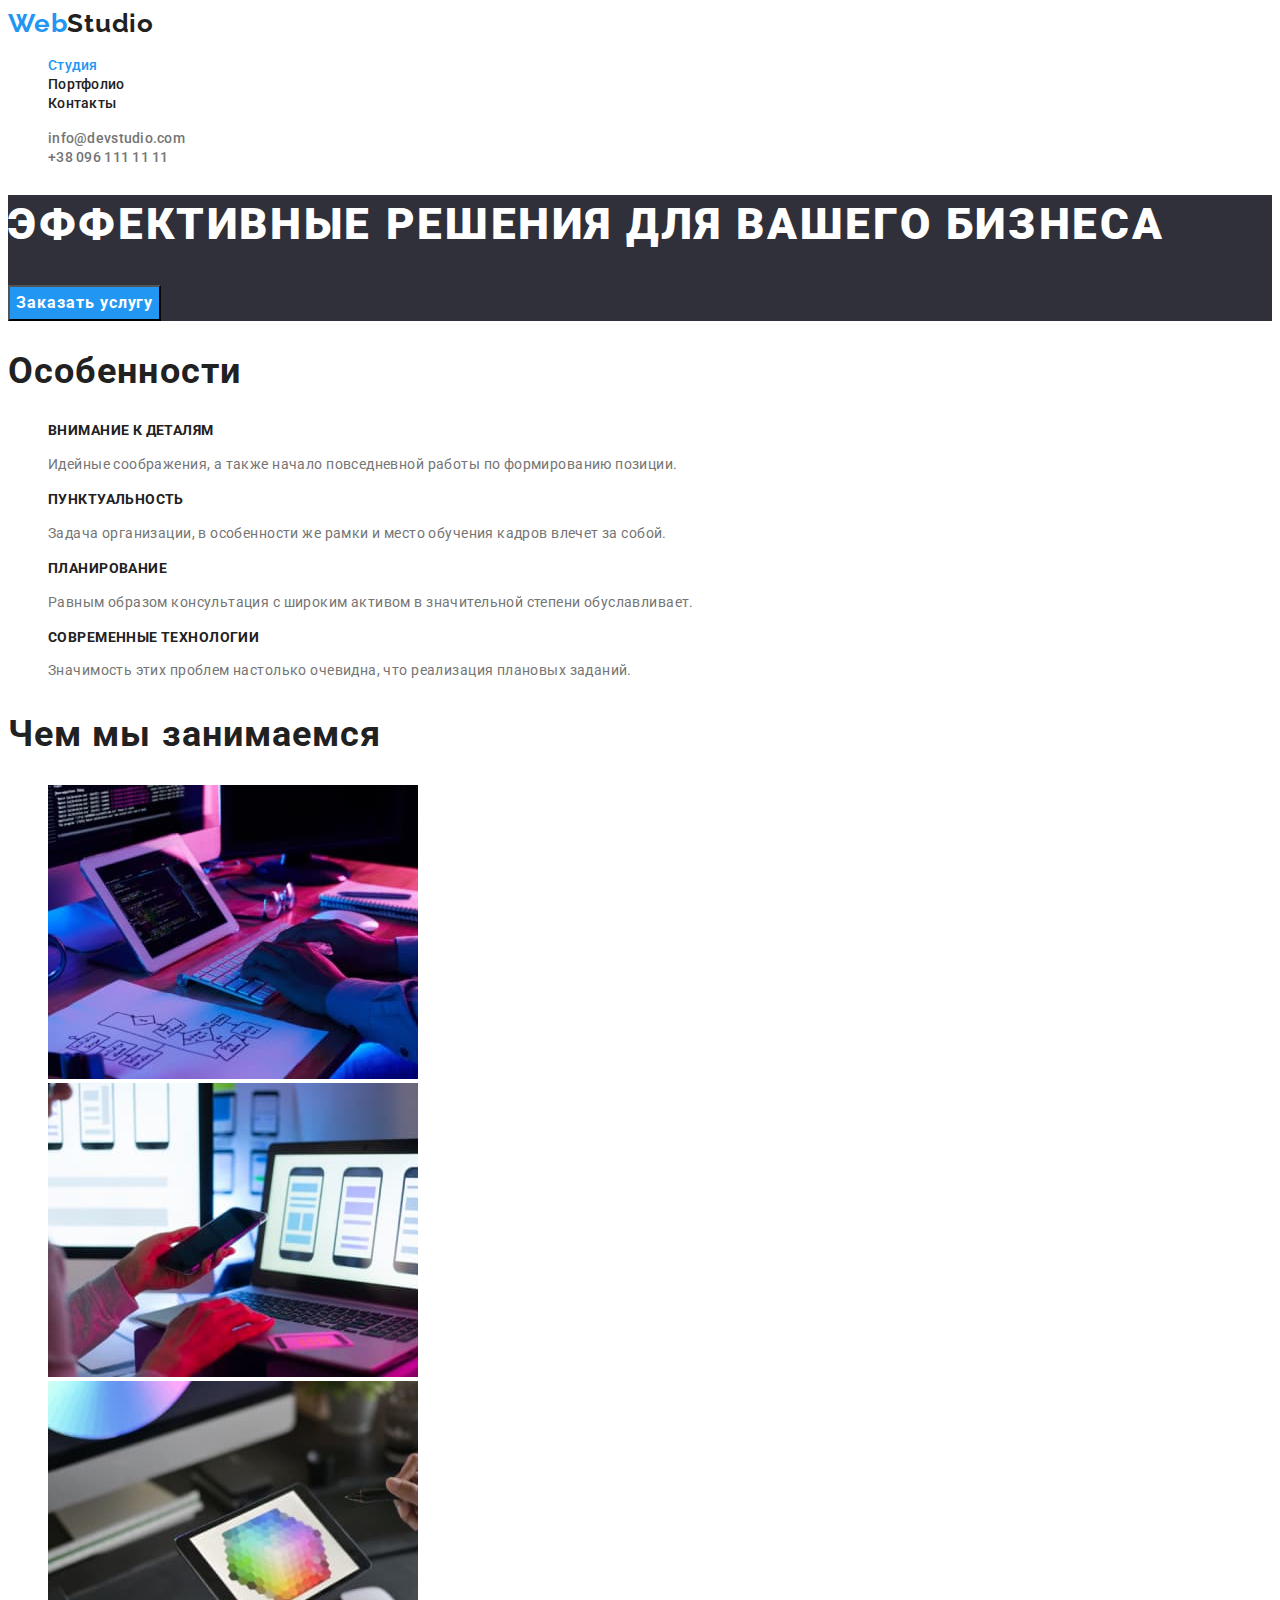
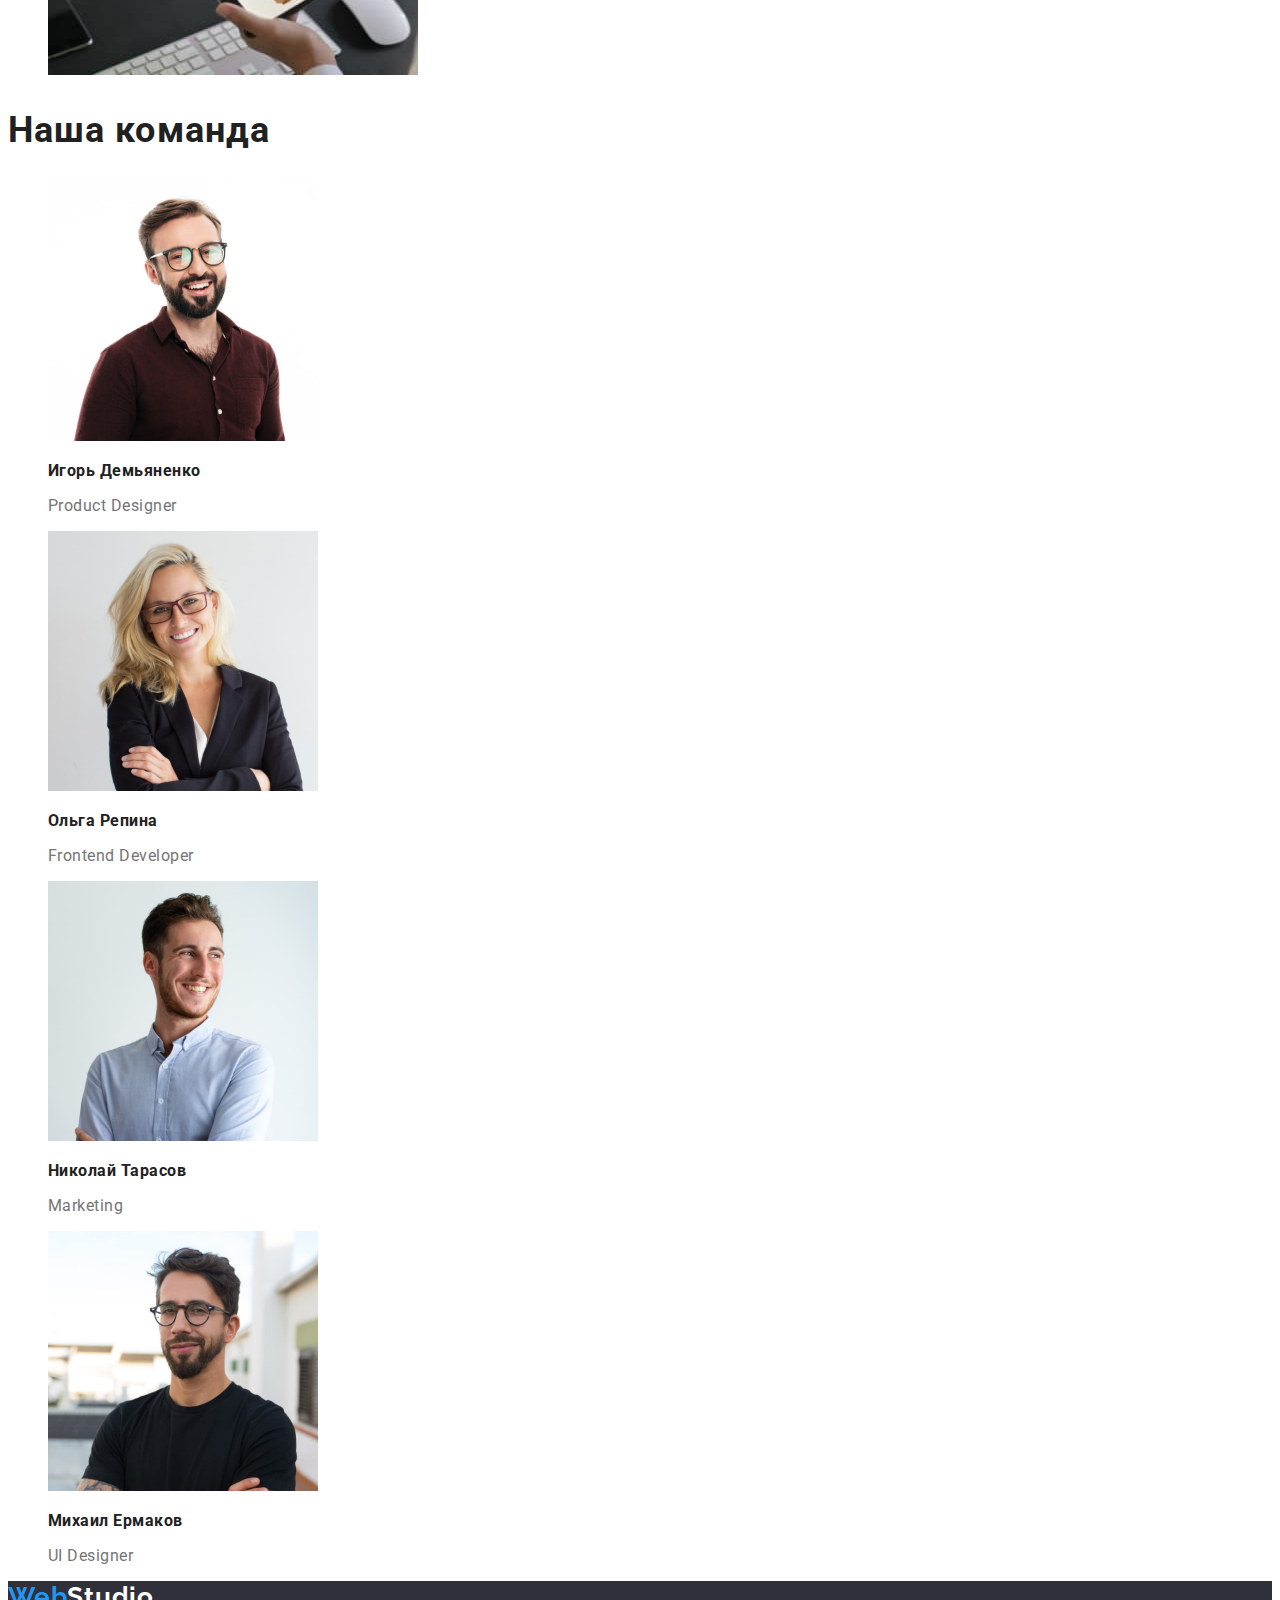
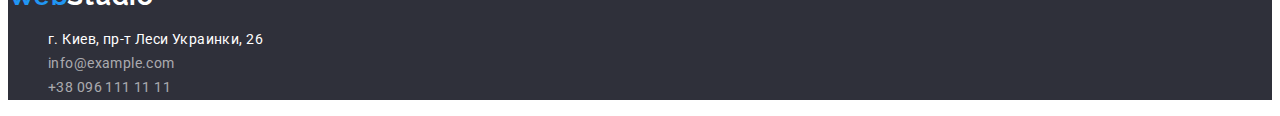
==== index.html @ df974594 "Скопировал 2-ую ДЗ" ====
<!DOCTYPE html>
<html lang="ru">
<head>
    <meta charset="UTF-8">
    <meta http-equiv="X-UA-Compatible" content="IE=edge">
    <meta name="viewport" content="width=device-width, initial-scale=1.0">
    <title>Главная</title>
    <link rel="preconnect" href="https://fonts.googleapis.com">
    <link rel="preconnect" href="https://fonts.gstatic.com" crossorigin>
    <link href="https://fonts.googleapis.com/css2?family=Raleway:wght@700&family=Roboto:wght@400;500;700;900&display=swap"
        rel="stylesheet">
    <link rel="stylesheet" href="./css/styles.css">
</head>
<body>
    <header>
        <a href="./index.html" class="logo">Web<span lang="en" class="logo-dark">Studio</span></a>
        <nav>
            <ul class="sitenav">
                <li class="sitenav-item">
                    <a href="" class="sitenav-link current">Студия</a>
                </li>
                <li class="sitenav-item">
                    <a href="./portfolio.html" class="sitenav-link">Портфолио</a>
                </li>
                <li class="sitenav-item">
                    <a href="" class="sitenav-link">Контакты</a>
                </li>
            </ul>
        </nav>
        <ul class="contacts">
            <li class="contacts-item">
                <a href="mailto:info@devstudio.com" class="contacts-link">info@devstudio.com</a>
            </li>
            <li class="contacts-item">
                <a href="tel:+380961111111" class="contacts-link">+38 096 111 11 11</a>
            </li>
        </ul>
    </header>
    <main>
        <!--Шапка-->
        <section class="hero">
            <h1 class="hero-title">Эффективные решения для вашего бизнеса</h1>
            <button type="button" class="hero-button">Заказать услугу</button>
        </section>
        <!-- Особенности -->
        <section class="section">
            <h2 class="section-title">Особенности</h2>
            <ul class="features">
                <li class="features-item">
                    <h3 class="features-title">Внимание к деталям</h3>
                    <p class="features-text">Идейные соображения, а также начало повседневной работы по формированию позиции.</p>
                </li>
                <li class="features-item">
                    <h3 class="features-title">Пунктуальность</h3>
                    <p class="features-text">Задача организации, в особенности же рамки и место обучения кадров влечет за собой.</p>
                </li>
                <li class="features-item">
                    <h3 class="features-title">Планирование</h3>
                    <p class="features-text">Равным образом консультация с широким активом в значительной степени обуславливает.</p>
                </li>
                <li class="features-item">
                    <h3 class="features-title">Современные технологии</h3>
                    <p class="features-text">Значимость этих проблем настолько очевидна, что реализация плановых заданий.</p>
                </li>
            </ul>
        </section>
        <!-- Чем мы занимаемся -->
        <section class="section">
            <h2 class="section-title">Чем мы занимаемся</h2>
            <ul class="about">
                <li class="about-item">
                    <img src="./images/box1.jpg" alt="Разработка вэб приложений. Сотрудник набирает код на клавиатуре, основываясь на блок-схеме, которая расположена на столе возле него. " width="370" height="294">
                </li>
                <li class="about-item">
                    <img src="./images/box2.jpg" alt="Разработка мобильных приложений. Сотрудник производит сравнение макета с приложением на мобильном телефоне." width="370" height="294">
                </li>
                <li class="about-item">
                    <img src="./images/box3.jpg" alt="Разработка дизайна. Сострудник с помощью планшета выбирается будующий цвет и оттенок. " width="370" height="294">
                </li>
            </ul>
        </section>
        <!-- Наша команда -->
        <section class="section">
            <h2 class="section-title">Наша команда</h2>
            <ul class="team">
                <li class="team-item">
                    <img src="./images/card1.jpg" alt="Фото Игоря" width="270" height="260">
                    <h3 class="team-title">Игорь Демьяненко</h3>
                    <p class="team-text">Product Designer</p>
                </li>
                <li class="team-item">
                    <img src="./images/card2.jpg" alt="Фото Ольги" width="270" height="260">
                    <h3 class="team-title">Ольга Репина</h3>
                    <p class="team-text">Frontend Developer</p>
                </li>
                <li class="team-item">
                    <img src="./images/card3.jpg" alt="Фото Николая" width="270" height="260">
                    <h3 class="team-title">Николай Тарасов</h3>
                    <p class="team-text">Marketing</p>
                </li>
                <li class="team-item">
                    <img src="./images/card4.jpg" alt="Фото Михаила" width="270" height="260">
                    <h3 class="team-title">Михаил Ермаков</h3>
                    <p class="team-text">UI Designer</p>
                </li>
            </ul>
        </section>
    </main>
    <footer class="footer">
        <a href="./index.html" class="logo">Web<span lang="en" class="logo-light">Studio</span></a>
        <address>
            <ul class="address">
                <li class="address-item">
                    <a href="https://goo.gl/maps/Sd4Lendt8BvaJmYn8" target="_blank" class="address-link">г. Киев, пр-т Леси Украинки, 26</a>
                </li>
                <li class="address-item">
                    <a href="mailto:info@example.com" class="address-link">info@example.com</a>
                </li>
                <li class="address-item">
                    <a href="tel:+380961111111" class="address-link">+38 096 111 11 11</a>
                </li>
            </ul>
        </address>
    </footer>
</body>
</html>
---- css/styles.css ----
:root {
	--text-color: #757575;
	--title-color: #212121;
	--main-bg-color: #ffffff;
	--accent-linktext-color: #2196f3;
	--accent-button-bg-color: #2196f3;
}

body {
	font-family: "Roboto", sans-serif;
	color: var(--text-color);
}

a {
	text-decoration: none;
}

li {
	list-style-type: none;
}

/* Logo */

.logo {
	font-family: "Raleway", sans-serif;
	font-weight: 700;
	font-size: 26px;
	line-height: 1.19;
	letter-spacing: 0.03em;
	color: var(--accent-linktext-color);
}

.logo-dark {
	color: var(--title-color);
}

.logo-light {
	color: #ffffff;
}

/* Header */

.sitenav-link {
	font-weight: 500;
	font-size: 14px;
	line-height: 1.14;
	letter-spacing: 0.02em;

	color: var(--title-color);
}

.contacts-link {
	font-weight: 500;
	font-size: 14px;
	line-height: 1.14;
	letter-spacing: 0.02em;

	color: inherit;
}

.current {
	color: var(--accent-linktext-color);
}

.sitenav-link:hover,
.sitenav-link:focus,
.contacts-link:hover,
.contacts-link:focus {
	color: var(--accent-linktext-color);
}

/* Hero */

.hero {
	background-color: #2f303a;
}

.hero-title {
	font-weight: 900;
	font-size: 44px;
	line-height: 1.36;
	letter-spacing: 0.06em;
	text-transform: uppercase;

	color: #ffffff;
}

.hero-button {
	font-family: inherit;
	font-weight: 700;
	font-size: 16px;
	line-height: 1.87;
	letter-spacing: 0.06em;

	color: #ffffff;
	background-color: var(--accent-button-bg-color);
	cursor: pointer;
}

/* Features */

.section-title {
	font-size: 36px;
	line-height: 1.17;
	letter-spacing: 0.03em;

	color: var(--title-color);
}

.features-title {
	font-size: 14px;
	line-height: 1.2;
	letter-spacing: 0.03em;
	text-transform: uppercase;

	color: var(--title-color);
}

.features-text {
	font-size: 14px;
	line-height: 1.71;
	letter-spacing: 0.03em;
}

/* Team */

.team-title {
	font-size: 16px;
	line-height: 1.19;
	letter-spacing: 0.03em;

	color: var(--title-color);
}

.team-text {
	font-size: 16px;
	line-height: 1.19;
	letter-spacing: 0.03em;
}

/* Footer */

.footer {
	background-color: #2f303a;
}

.address-link {
	font-style: normal;
	font-size: 14px;
	line-height: 1.71;
	letter-spacing: 0.03em;

	color: rgba(255, 255, 255, 0.6);
}

.address-link:hover,
.address-link:focus {
	color: var(--accent-linktext-color);
}

a[href="https://goo.gl/maps/Sd4Lendt8BvaJmYn8"]
{
	color: #ffffff;
}

/* Portfolio */

.filter-button {
	font-family: inherit;
	font-weight: 500;
	font-size: 16px;
	line-height: 1.62;
	letter-spacing: 0.03em;

	color: var(--title-color);
	cursor: pointer;
}

.filter-button:hover,
.filter-button:focus {
	color: #ffffff;
	background-color: var(--accent-button-bg-color);
}

.portfolio-title {
	font-size: 18px;
	line-height: 2;
	letter-spacing: 0.06em;

	color: var(--title-color);
}

.portfolio-text {
	font-size: 16px;
	line-height: 1.87;
	letter-spacing: 0.03em;
}
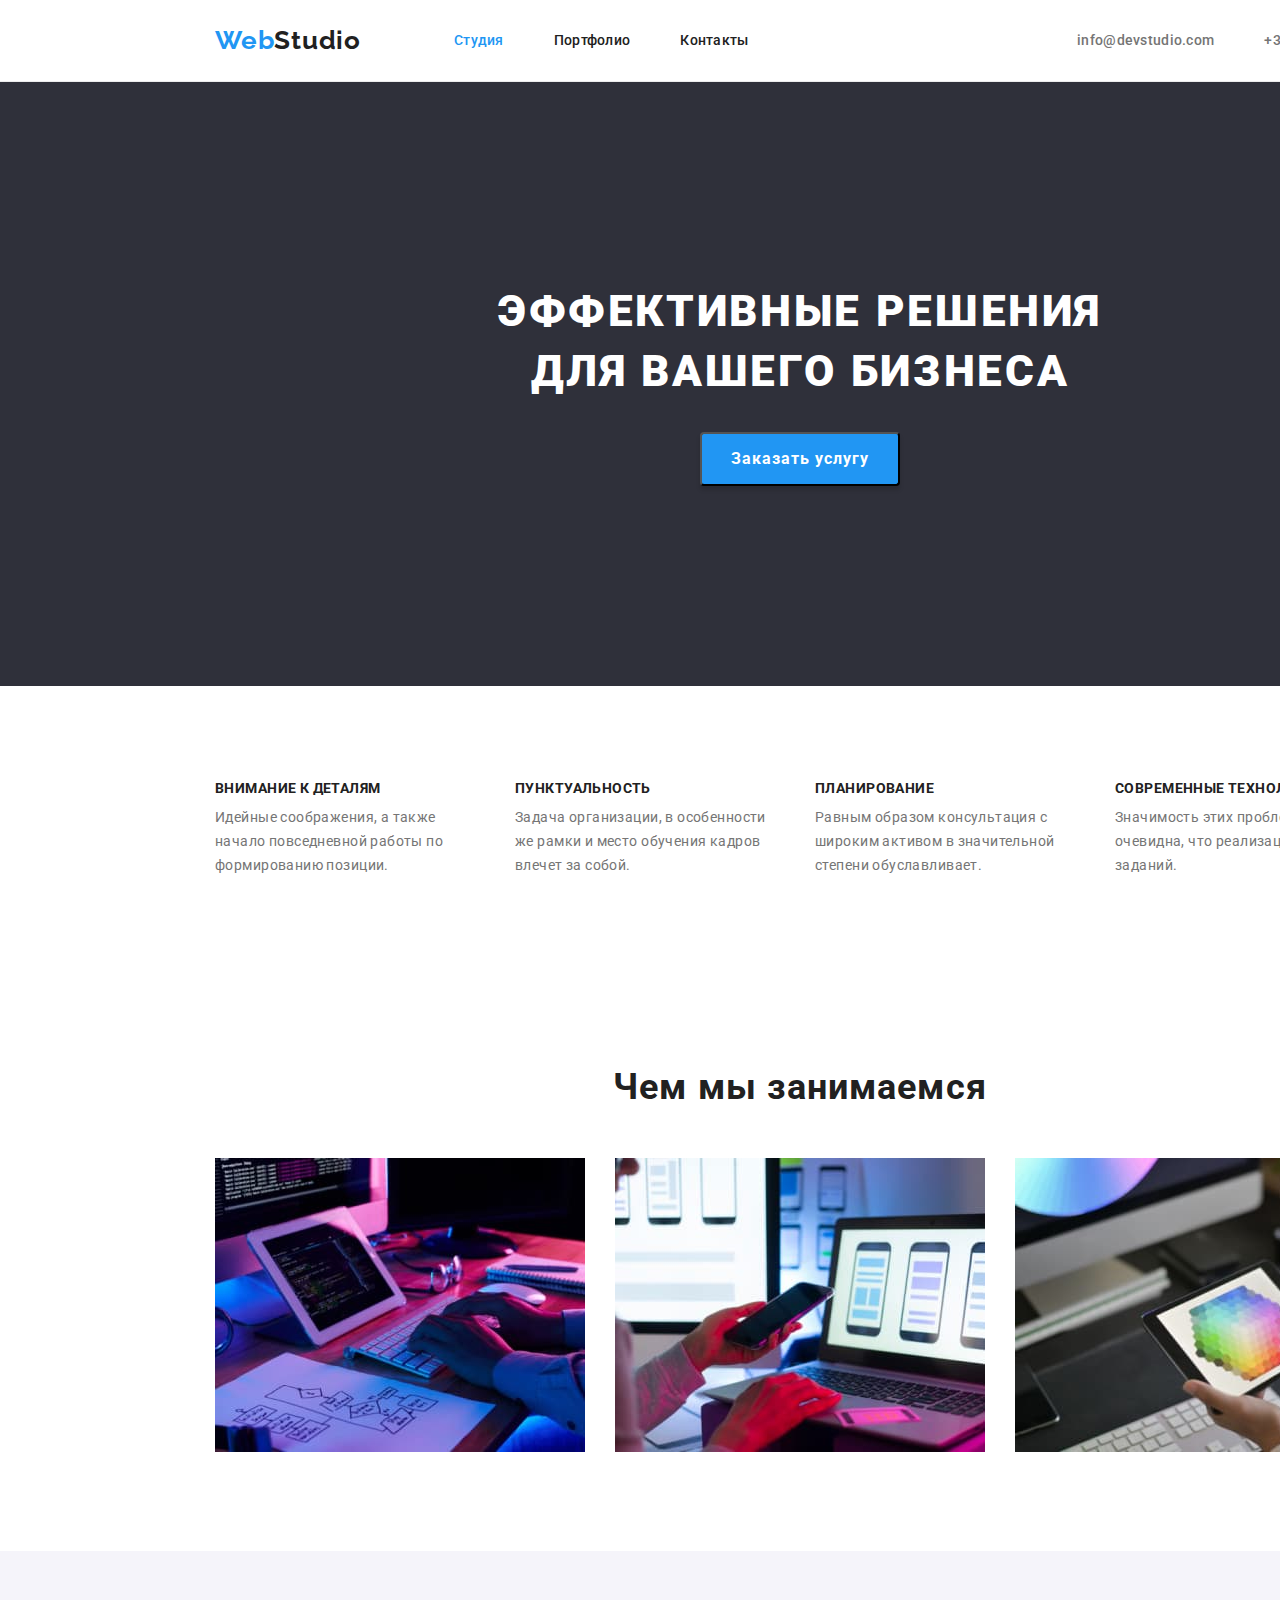
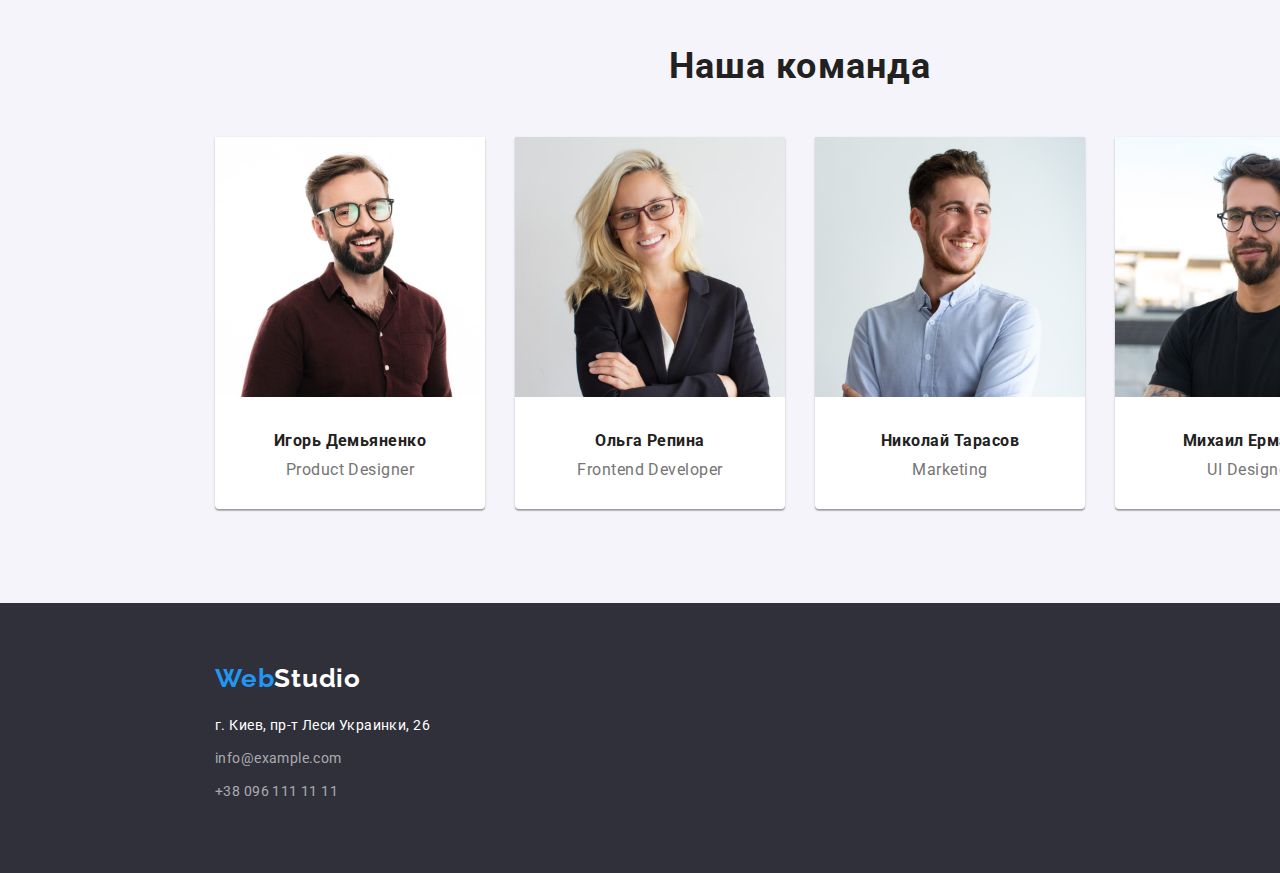
==== commit 1b17ba14: "Страница "Студия" по ДЗ" ====
--- a/index.html
+++ b/index.html
@@ -9,118 +9,146 @@
     <link rel="preconnect" href="https://fonts.gstatic.com" crossorigin>
     <link href="https://fonts.googleapis.com/css2?family=Raleway:wght@700&family=Roboto:wght@400;500;700;900&display=swap"
         rel="stylesheet">
+    <link rel="stylesheet" href="./css/modern-normalize.css">
     <link rel="stylesheet" href="./css/styles.css">
 </head>
 <body>
-    <header>
-        <a href="./index.html" class="logo">Web<span lang="en" class="logo-dark">Studio</span></a>
-        <nav>
-            <ul class="sitenav">
-                <li class="sitenav-item">
-                    <a href="" class="sitenav-link current">Студия</a>
+    <header class="header">
+        <div class="container">
+            <a href="./index.html" class="logo">Web<span lang="en" class="logo-dark">Studio</span></a>
+            <nav>
+                <ul class="sitenav">
+                    <li class="sitenav-item">
+                        <a href="#" class="sitenav-link current">Студия</a>
+                    </li>
+                    <li class="sitenav-item">
+                        <a href="./portfolio.html" class="sitenav-link">Портфолио</a>
+                    </li>
+                    <li class="sitenav-item">
+                        <a href="" class="sitenav-link">Контакты</a>
+                    </li>
+                </ul>
+            </nav>
+            <ul class="contacts">
+                <li class="contacts-item">
+                    <a href="mailto:info@devstudio.com" class="contacts-link">info@devstudio.com</a>
                 </li>
-                <li class="sitenav-item">
-                    <a href="./portfolio.html" class="sitenav-link">Портфолио</a>
-                </li>
-                <li class="sitenav-item">
-                    <a href="" class="sitenav-link">Контакты</a>
+                <li class="contacts-item">
+                    <a href="tel:+380961111111" class="contacts-link">+38 096 111 11 11</a>
                 </li>
             </ul>
-        </nav>
-        <ul class="contacts">
-            <li class="contacts-item">
-                <a href="mailto:info@devstudio.com" class="contacts-link">info@devstudio.com</a>
-            </li>
-            <li class="contacts-item">
-                <a href="tel:+380961111111" class="contacts-link">+38 096 111 11 11</a>
-            </li>
-        </ul>
+        </div>
     </header>
     <main>
         <!--Шапка-->
         <section class="hero">
-            <h1 class="hero-title">Эффективные решения для вашего бизнеса</h1>
-            <button type="button" class="hero-button">Заказать услугу</button>
+            <div class="container">
+                <h1 class="hero-title">Эффективные решения для вашего бизнеса</h1>
+                <button type="button" class="hero-button">Заказать услугу</button>
+            </div>
         </section>
         <!-- Особенности -->
         <section class="section">
-            <h2 class="section-title">Особенности</h2>
-            <ul class="features">
-                <li class="features-item">
-                    <h3 class="features-title">Внимание к деталям</h3>
-                    <p class="features-text">Идейные соображения, а также начало повседневной работы по формированию позиции.</p>
-                </li>
-                <li class="features-item">
-                    <h3 class="features-title">Пунктуальность</h3>
-                    <p class="features-text">Задача организации, в особенности же рамки и место обучения кадров влечет за собой.</p>
-                </li>
-                <li class="features-item">
-                    <h3 class="features-title">Планирование</h3>
-                    <p class="features-text">Равным образом консультация с широким активом в значительной степени обуславливает.</p>
-                </li>
-                <li class="features-item">
-                    <h3 class="features-title">Современные технологии</h3>
-                    <p class="features-text">Значимость этих проблем настолько очевидна, что реализация плановых заданий.</p>
-                </li>
-            </ul>
+            <div class="container">
+                <h2 class="section-title visually-hidden">Особенности</h2>
+                <ul class="features">
+                    <li class="features-item">
+                        <h3 class="features-title">Внимание к деталям</h3>
+                        <p class="features-text">Идейные соображения, а также начало повседневной работы по формированию позиции.</p>
+                    </li>
+                    <li class="features-item">
+                        <h3 class="features-title">Пунктуальность</h3>
+                        <p class="features-text">Задача организации, в особенности же рамки и место обучения кадров влечет за собой.</p>
+                    </li>
+                    <li class="features-item">
+                        <h3 class="features-title">Планирование</h3>
+                        <p class="features-text">Равным образом консультация с широким активом в значительной степени обуславливает.</p>
+                    </li>
+                    <li class="features-item">
+                        <h3 class="features-title">Современные технологии</h3>
+                        <p class="features-text">Значимость этих проблем настолько очевидна, что реализация плановых заданий.</p>
+                    </li>
+                </ul>
+            </div>
         </section>
         <!-- Чем мы занимаемся -->
         <section class="section">
-            <h2 class="section-title">Чем мы занимаемся</h2>
-            <ul class="about">
-                <li class="about-item">
-                    <img src="./images/box1.jpg" alt="Разработка вэб приложений. Сотрудник набирает код на клавиатуре, основываясь на блок-схеме, которая расположена на столе возле него. " width="370" height="294">
-                </li>
-                <li class="about-item">
-                    <img src="./images/box2.jpg" alt="Разработка мобильных приложений. Сотрудник производит сравнение макета с приложением на мобильном телефоне." width="370" height="294">
-                </li>
-                <li class="about-item">
-                    <img src="./images/box3.jpg" alt="Разработка дизайна. Сострудник с помощью планшета выбирается будующий цвет и оттенок. " width="370" height="294">
-                </li>
-            </ul>
+            <div class="container">
+                <h2 class="section-title">Чем мы занимаемся</h2>
+                <ul class="about">
+                    <li class="about-item">
+                        <img src="./images/box1.jpg"
+                            alt="Разработка вэб приложений. Сотрудник набирает код на клавиатуре, основываясь на блок-схеме, которая расположена на столе возле него. "
+                            width="370" height="294">
+                    </li>
+                    <li class="about-item">
+                        <img src="./images/box2.jpg"
+                            alt="Разработка мобильных приложений. Сотрудник производит сравнение макета с приложением на мобильном телефоне."
+                            width="370" height="294">
+                    </li>
+                    <li class="about-item">
+                        <img src="./images/box3.jpg"
+                            alt="Разработка дизайна. Сострудник с помощью планшета выбирается будующий цвет и оттенок. " width="370"
+                            height="294">
+                    </li>
+                </ul>
+            </div>
         </section>
         <!-- Наша команда -->
         <section class="section">
-            <h2 class="section-title">Наша команда</h2>
-            <ul class="team">
-                <li class="team-item">
-                    <img src="./images/card1.jpg" alt="Фото Игоря" width="270" height="260">
-                    <h3 class="team-title">Игорь Демьяненко</h3>
-                    <p class="team-text">Product Designer</p>
-                </li>
-                <li class="team-item">
-                    <img src="./images/card2.jpg" alt="Фото Ольги" width="270" height="260">
-                    <h3 class="team-title">Ольга Репина</h3>
-                    <p class="team-text">Frontend Developer</p>
-                </li>
-                <li class="team-item">
-                    <img src="./images/card3.jpg" alt="Фото Николая" width="270" height="260">
-                    <h3 class="team-title">Николай Тарасов</h3>
-                    <p class="team-text">Marketing</p>
-                </li>
-                <li class="team-item">
-                    <img src="./images/card4.jpg" alt="Фото Михаила" width="270" height="260">
-                    <h3 class="team-title">Михаил Ермаков</h3>
-                    <p class="team-text">UI Designer</p>
-                </li>
-            </ul>
+            <div class="container">
+                <h2 class="section-title">Наша команда</h2>
+                <ul class="team">
+                    <li class="team-item">
+                        <div class="team-photo">
+                            <img src="./images/card1.jpg" alt="Фото Игоря" width="270" height="260">
+                        </div>
+                        <h3 class="team-title">Игорь Демьяненко</h3>
+                        <p class="team-text">Product Designer</p>
+                    </li>
+                    <li class="team-item">
+                        <div class="team-photo">
+                            <img src="./images/card2.jpg" alt="Фото Игоря" width="270" height="260">
+                        </div>
+                        <h3 class="team-title">Ольга Репина</h3>
+                        <p class="team-text">Frontend Developer</p>
+                    </li>
+                    <li class="team-item">
+                        <div class="team-photo">
+                            <img src="./images/card3.jpg" alt="Фото Игоря" width="270" height="260">
+                        </div>
+                        <h3 class="team-title">Николай Тарасов</h3>
+                        <p class="team-text">Marketing</p>
+                    </li>
+                    <li class="team-item">
+                        <div class="team-photo">
+                            <img src="./images/card4.jpg" alt="Фото Игоря" width="270" height="260">
+                        </div>
+                        <h3 class="team-title">Михаил Ермаков</h3>
+                        <p class="team-text">UI Designer</p>
+                    </li>
+                </ul>
+            </div>
         </section>
     </main>
     <footer class="footer">
-        <a href="./index.html" class="logo">Web<span lang="en" class="logo-light">Studio</span></a>
-        <address>
-            <ul class="address">
-                <li class="address-item">
-                    <a href="https://goo.gl/maps/Sd4Lendt8BvaJmYn8" target="_blank" class="address-link">г. Киев, пр-т Леси Украинки, 26</a>
-                </li>
-                <li class="address-item">
-                    <a href="mailto:info@example.com" class="address-link">info@example.com</a>
-                </li>
-                <li class="address-item">
-                    <a href="tel:+380961111111" class="address-link">+38 096 111 11 11</a>
-                </li>
-            </ul>
-        </address>
+        <div class="container">
+            <a href="./index.html" class="logo">Web<span lang="en" class="logo-light">Studio</span></a>
+            <address>
+                <ul class="address">
+                    <li class="address-item">
+                        <a href="https://goo.gl/maps/Sd4Lendt8BvaJmYn8" target="_blank" class="address-link">г. Киев, пр-т Леси
+                            Украинки, 26</a>
+                    </li>
+                    <li class="address-item">
+                        <a href="mailto:info@example.com" class="address-link">info@example.com</a>
+                    </li>
+                    <li class="address-item">
+                        <a href="tel:+380961111111" class="address-link">+38 096 111 11 11</a>
+                    </li>
+                </ul>
+            </address>
+        </div>
     </footer>
 </body>
 </html>--- a/css/styles.css
+++ b/css/styles.css
@@ -11,17 +11,38 @@
 	color: var(--text-color);
 }
 
+h1,
+h2,
+h3,
+h4,
+h5,
+h6,
+p,
+ul {
+	margin-top: 0;
+	margin-bottom: 0;
+}
+
 a {
 	text-decoration: none;
 }
 
-li {
+ul {
+	padding: 0;
 	list-style-type: none;
 }
 
+.container {
+	width: 1200px;
+	margin: 0 auto;
+	padding: 0 15px;
+}
+
 /* Logo */
 
 .logo {
+	margin-right: 93px;
+
 	font-family: "Raleway", sans-serif;
 	font-weight: 700;
 	font-size: 26px;
@@ -39,8 +60,31 @@
 }
 
 /* Header */
+.header {
+	width: 1600px;
+	margin: 0 auto;
+
+	border-bottom: 1px solid #ececec;
+}
+
+.header .container {
+	display: flex;
+	align-items: center;
+	padding-top: 25px;
+	padding-bottom: 25px;
+}
+
+.sitenav {
+	display: flex;
+}
+
+.sitenav-item:not(:last-child) {
+	margin-right: 50px;
+}
 
 .sitenav-link {
+	padding: 25px 0;
+
 	font-weight: 500;
 	font-size: 14px;
 	line-height: 1.14;
@@ -49,17 +93,24 @@
 	color: var(--title-color);
 }
 
+.contacts {
+	display: flex;
+	margin-left: auto;
+}
+
+.contacts-item:not(:last-child) {
+	margin-right: 50px;
+}
+
 .contacts-link {
+	padding: 25px 0;
+
 	font-weight: 500;
 	font-size: 14px;
 	line-height: 1.14;
 	letter-spacing: 0.02em;
 
 	color: inherit;
-}
-
-.current {
-	color: var(--accent-linktext-color);
 }
 
 .sitenav-link:hover,
@@ -69,24 +120,65 @@
 	color: var(--accent-linktext-color);
 }
 
+.current {
+	color: var(--accent-linktext-color);
+}
+
+.section {
+	width: 1600px;
+	margin: 0 auto;
+	padding-top: 94px;
+	padding-bottom: 94px;
+	/* max-width: 1600px; */
+}
+
+.section-title {
+	margin-bottom: 50px;
+
+	font-size: 36px;
+	line-height: 1.17;
+	letter-spacing: 0.03em;
+	text-align: center;
+
+	color: var(--title-color);
+}
+
 /* Hero */
 
 .hero {
+	width: 1600px;
+	margin: 0 auto;
 	background-color: #2f303a;
 }
 
+.hero .container {
+	padding-top: 200px;
+	padding-bottom: 200px;
+}
+
 .hero-title {
+	margin-bottom: 30px;
+	max-width: 696px;
+	margin-right: auto;
+	margin-left: auto;
+
 	font-weight: 900;
 	font-size: 44px;
 	line-height: 1.36;
 	letter-spacing: 0.06em;
 	text-transform: uppercase;
+	text-align: center;
 
 	color: #ffffff;
 }
 
 .hero-button {
-	font-family: inherit;
+	display: block;
+	margin: 0 auto;
+	min-width: 200px;
+	padding-top: 10px;
+	padding-bottom: 10px;
+
 	font-weight: 700;
 	font-size: 16px;
 	line-height: 1.87;
@@ -94,20 +186,28 @@
 
 	color: #ffffff;
 	background-color: var(--accent-button-bg-color);
+	box-shadow: 0px 4px 4px rgba(0, 0, 0, 0.15);
+	border-radius: 4px;
 	cursor: pointer;
 }
 
 /* Features */
 
-.section-title {
-	font-size: 36px;
-	line-height: 1.17;
-	letter-spacing: 0.03em;
-
-	color: var(--title-color);
+.features {
+	display: flex;
+}
+
+.features-item {
+	min-width: 270px;
+}
+
+.features-item:not(:last-child) {
+	margin-right: 30px;
 }
 
 .features-title {
+	margin-bottom: 10px;
+
 	font-size: 14px;
 	line-height: 1.2;
 	letter-spacing: 0.03em;
@@ -122,26 +222,82 @@
 	letter-spacing: 0.03em;
 }
 
+/* About */
+
+.about {
+	display: flex;
+}
+
+.about-item:not(:last-child) {
+	margin-right: 30px;
+}
+
 /* Team */
 
+.section:last-child {
+	background-color: #f5f4fa;
+}
+
+.team {
+	display: flex;
+}
+
+.team-item {
+	min-width: 270px;
+
+	background: #ffffff;
+	box-shadow: 0px 1px 3px rgba(0, 0, 0, 0.12), 0px 1px 1px rgba(0, 0, 0, 0.14), 0px 2px 1px rgba(0, 0, 0, 0.2);
+	border-radius: 0px 0px 4px 4px;
+}
+
+.team-item:not(:last-child) {
+	margin-right: 30px;
+}
+
+.team-photo {
+	display: block;
+	margin-bottom: 30px;
+}
+
 .team-title {
+	margin-bottom: 10px;
+
 	font-size: 16px;
 	line-height: 1.19;
 	letter-spacing: 0.03em;
+	text-align: center;
 
 	color: var(--title-color);
 }
 
 .team-text {
+	margin-bottom: 30px;
+
 	font-size: 16px;
 	line-height: 1.19;
 	letter-spacing: 0.03em;
+	text-align: center;
 }
 
 /* Footer */
 
 .footer {
+	width: 1600px;
+	margin-right: auto;
+	margin-left: auto;
+	padding-top: 60px;
+	padding-bottom: 60px;
+
 	background-color: #2f303a;
+}
+
+.footer .logo {
+	display: inline-block;
+	margin-bottom: 20px;
+}
+
+.address-item {
+	margin-bottom: 9px;
 }
 
 .address-link {
@@ -195,3 +351,16 @@
 	line-height: 1.87;
 	letter-spacing: 0.03em;
 }
+
+.visually-hidden {
+	position: absolute;
+	white-space: nowrap;
+	width: 1px;
+	height: 1px;
+	overflow: hidden;
+	border: 0;
+	padding: 0;
+	clip: rect(0 0 0 0);
+	clip-path: inset(50%);
+	margin: -1px;
+}
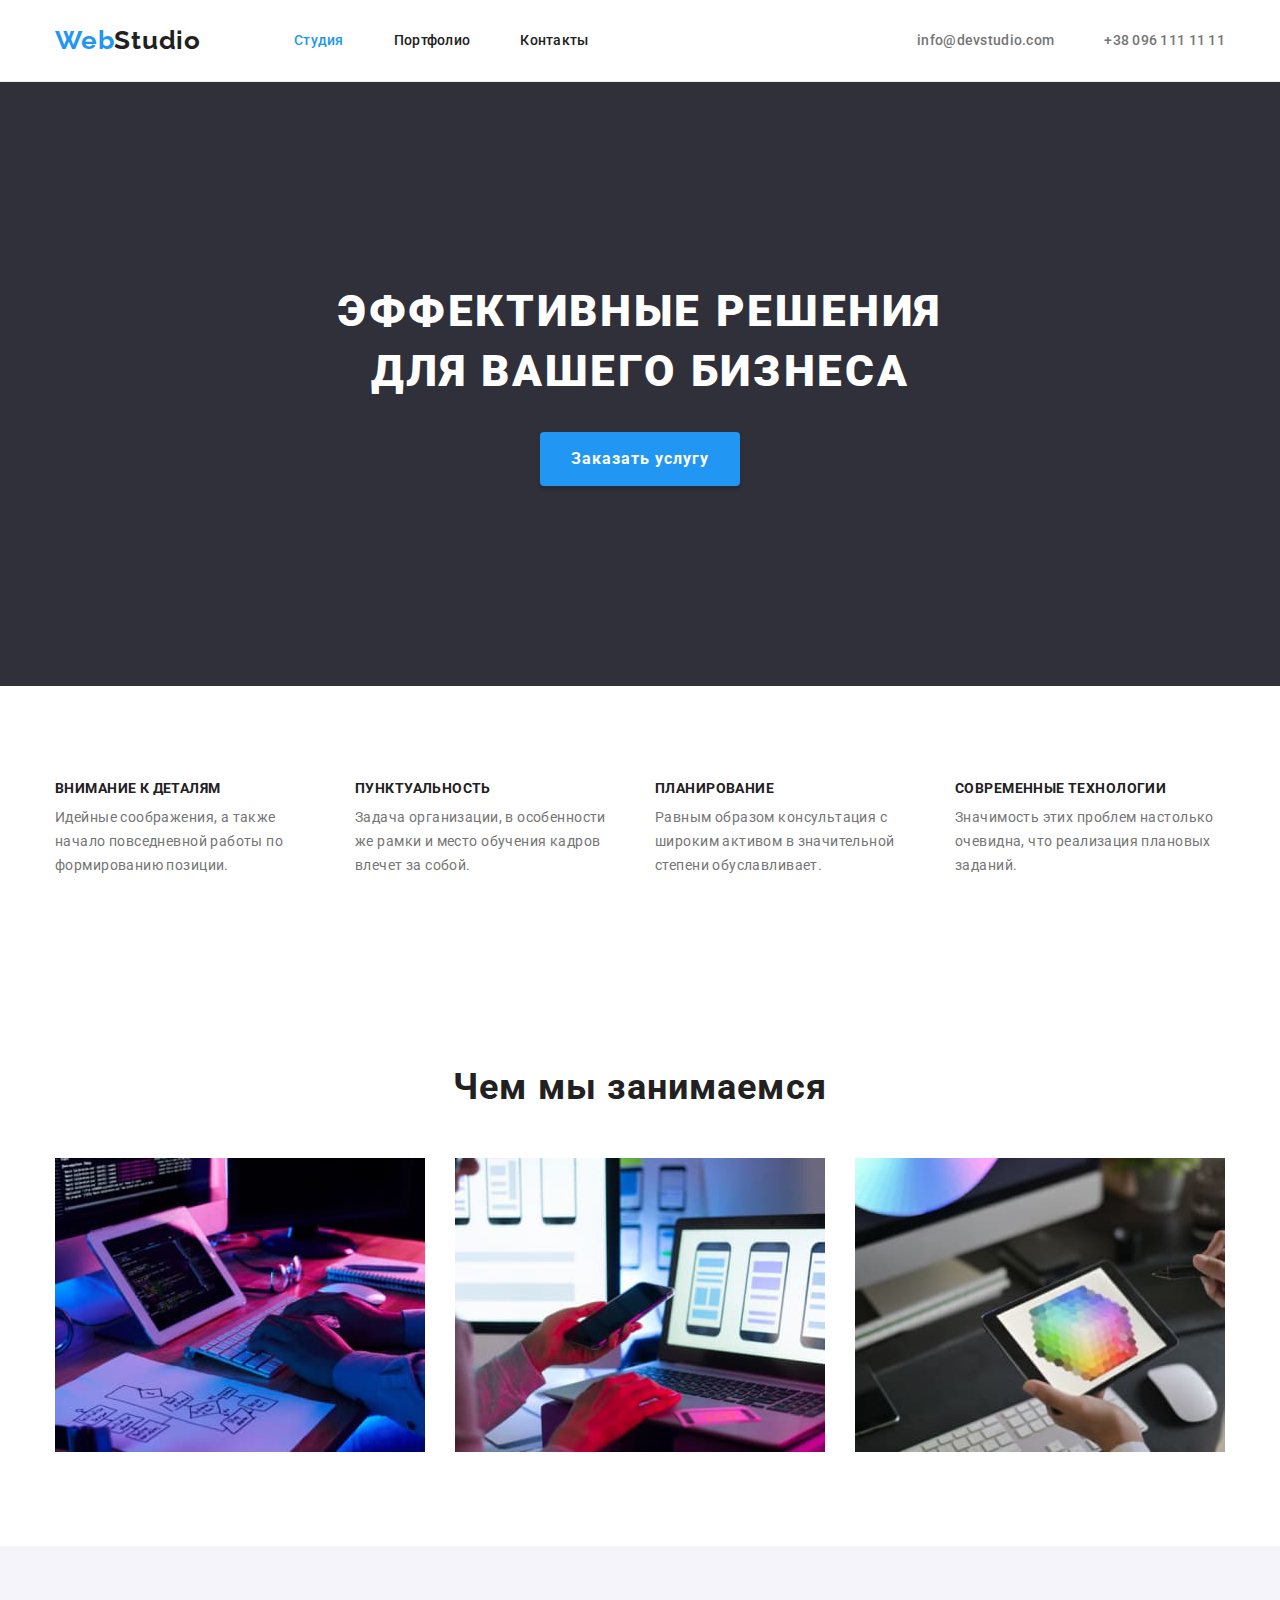
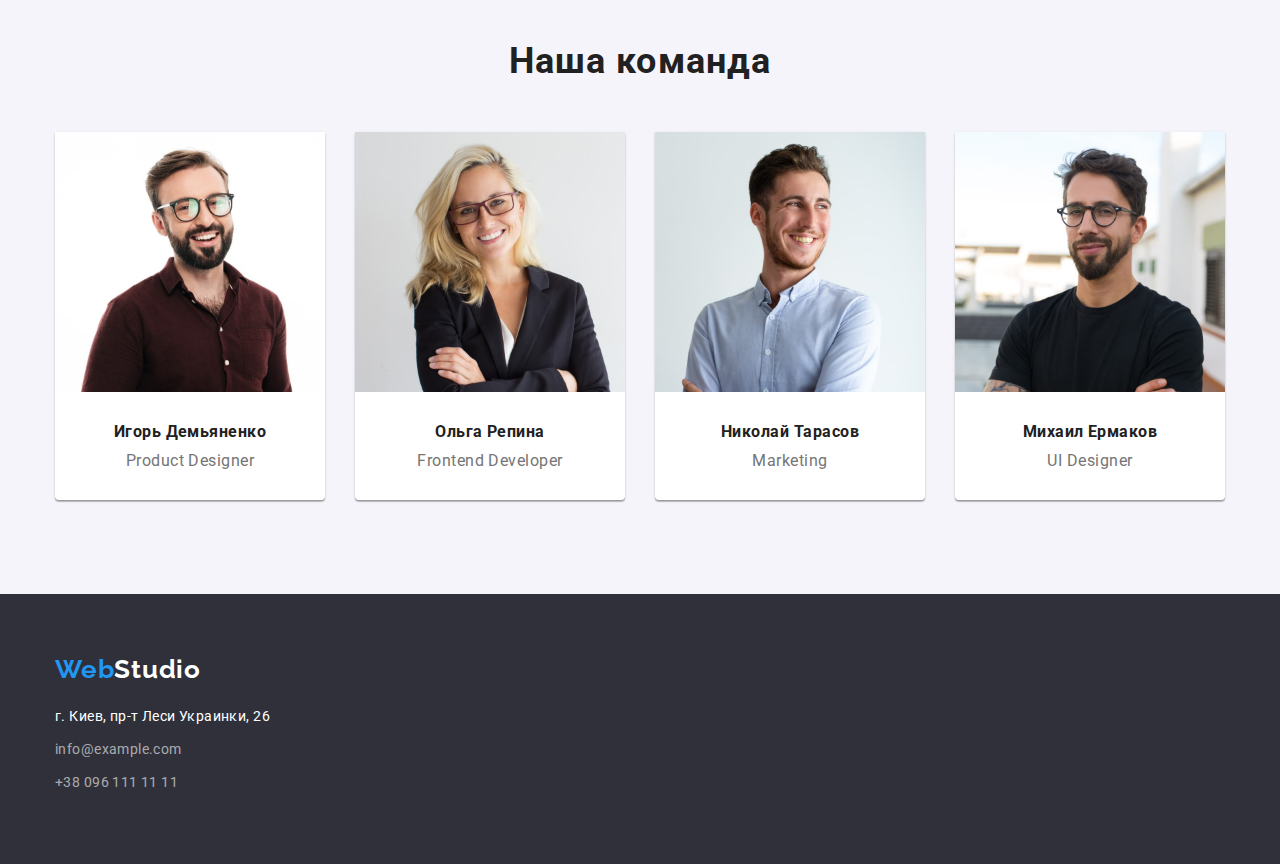
==== commit 20f30152: "Страница "Портфолио" по ДЗ" ====
--- a/index.html
+++ b/index.html
@@ -41,7 +41,7 @@
     </header>
     <main>
         <!--Шапка-->
-        <section class="hero">
+        <section class="section hero">
             <div class="container">
                 <h1 class="hero-title">Эффективные решения для вашего бизнеса</h1>
                 <button type="button" class="hero-button">Заказать услугу</button>
@@ -100,32 +100,32 @@
                 <h2 class="section-title">Наша команда</h2>
                 <ul class="team">
                     <li class="team-item">
-                        <div class="team-photo">
-                            <img src="./images/card1.jpg" alt="Фото Игоря" width="270" height="260">
+                        <img src="./images/card1.jpg" alt="Фото Игоря" width="270" height="260">
+                        <div class="team-post-image">
+                            <h3 class="team-title">Игорь Демьяненко</h3>
+                            <p class="team-text">Product Designer</p>
                         </div>
-                        <h3 class="team-title">Игорь Демьяненко</h3>
-                        <p class="team-text">Product Designer</p>
                     </li>
                     <li class="team-item">
-                        <div class="team-photo">
-                            <img src="./images/card2.jpg" alt="Фото Игоря" width="270" height="260">
+                        <img src="./images/card2.jpg" alt="Фото Игоря" width="270" height="260">
+                        <div class="team-post-image">
+                            <h3 class="team-title">Ольга Репина</h3>
+                            <p class="team-text">Frontend Developer</p>
                         </div>
-                        <h3 class="team-title">Ольга Репина</h3>
-                        <p class="team-text">Frontend Developer</p>
                     </li>
                     <li class="team-item">
-                        <div class="team-photo">
-                            <img src="./images/card3.jpg" alt="Фото Игоря" width="270" height="260">
+                        <img src="./images/card3.jpg" alt="Фото Игоря" width="270" height="260">
+                        <div class="team-post-image">
+                            <h3 class="team-title">Николай Тарасов</h3>
+                            <p class="team-text">Marketing</p>
                         </div>
-                        <h3 class="team-title">Николай Тарасов</h3>
-                        <p class="team-text">Marketing</p>
                     </li>
                     <li class="team-item">
-                        <div class="team-photo">
-                            <img src="./images/card4.jpg" alt="Фото Игоря" width="270" height="260">
+                        <img src="./images/card4.jpg" alt="Фото Игоря" width="270" height="260">
+                        <div class="team-post-image">
+                            <h3 class="team-title">Михаил Ермаков</h3>
+                            <p class="team-text">UI Designer</p>
                         </div>
-                        <h3 class="team-title">Михаил Ермаков</h3>
-                        <p class="team-text">UI Designer</p>
                     </li>
                 </ul>
             </div>
--- a/css/styles.css
+++ b/css/styles.css
@@ -32,6 +32,12 @@
 	list-style-type: none;
 }
 
+img {
+	display: block;
+	max-width: 100%;
+	height: auto;
+}
+
 .container {
 	width: 1200px;
 	margin: 0 auto;
@@ -61,7 +67,6 @@
 
 /* Header */
 .header {
-	width: 1600px;
 	margin: 0 auto;
 
 	border-bottom: 1px solid #ececec;
@@ -125,11 +130,9 @@
 }
 
 .section {
-	width: 1600px;
 	margin: 0 auto;
 	padding-top: 94px;
 	padding-bottom: 94px;
-	/* max-width: 1600px; */
 }
 
 .section-title {
@@ -145,15 +148,11 @@
 
 /* Hero */
 
-.hero {
-	width: 1600px;
-	margin: 0 auto;
-	background-color: #2f303a;
-}
-
-.hero .container {
+.section.hero {
+	margin: 0 auto;
 	padding-top: 200px;
 	padding-bottom: 200px;
+	background-color: #2f303a;
 }
 
 .hero-title {
@@ -188,6 +187,7 @@
 	background-color: var(--accent-button-bg-color);
 	box-shadow: 0px 4px 4px rgba(0, 0, 0, 0.15);
 	border-radius: 4px;
+	border-color: transparent;
 	cursor: pointer;
 }
 
@@ -234,7 +234,7 @@
 
 /* Team */
 
-.section:last-child {
+.section:nth-child(4) {
 	background-color: #f5f4fa;
 }
 
@@ -243,8 +243,6 @@
 }
 
 .team-item {
-	min-width: 270px;
-
 	background: #ffffff;
 	box-shadow: 0px 1px 3px rgba(0, 0, 0, 0.12), 0px 1px 1px rgba(0, 0, 0, 0.14), 0px 2px 1px rgba(0, 0, 0, 0.2);
 	border-radius: 0px 0px 4px 4px;
@@ -254,9 +252,9 @@
 	margin-right: 30px;
 }
 
-.team-photo {
-	display: block;
-	margin-bottom: 30px;
+.team-post-image {
+	padding-top: 30px;
+	padding-bottom: 30px;
 }
 
 .team-title {
@@ -271,8 +269,6 @@
 }
 
 .team-text {
-	margin-bottom: 30px;
-
 	font-size: 16px;
 	line-height: 1.19;
 	letter-spacing: 0.03em;
@@ -282,7 +278,6 @@
 /* Footer */
 
 .footer {
-	width: 1600px;
 	margin-right: auto;
 	margin-left: auto;
 	padding-top: 60px;
@@ -321,7 +316,19 @@
 
 /* Portfolio */
 
+.filter {
+	display: flex;
+	justify-content: center;
+	margin-bottom: 50px;
+}
+
+.filter-item:not(:last-child) {
+	margin-right: 8px;
+}
+
 .filter-button {
+	padding: 6px 22px;
+
 	font-family: inherit;
 	font-weight: 500;
 	font-size: 16px;
@@ -329,6 +336,9 @@
 	letter-spacing: 0.03em;
 
 	color: var(--title-color);
+	background: #f5f4fa;
+	border-radius: 4px;
+	border-color: transparent;
 	cursor: pointer;
 }
 
@@ -336,9 +346,31 @@
 .filter-button:focus {
 	color: #ffffff;
 	background-color: var(--accent-button-bg-color);
+	box-shadow: 0px 3px 1px rgba(0, 0, 0, 0.1), 0px 1px 2px rgba(0, 0, 0, 0.08), 0px 2px 2px rgba(0, 0, 0, 0.12);
+}
+
+.portfolio {
+	display: flex;
+	flex-wrap: wrap;
+	margin-right: -30px;
+	margin-bottom: -30px;
+}
+
+.portfolio-item {
+	margin-right: 30px;
+	margin-bottom: 30px;
+	flex-basis: calc((100% - 3 * 30px) / 3);
+}
+
+.portfolio-post-image {
+	padding: 20px 24px;
+
+	border: 1px solid #eeeeee;
 }
 
 .portfolio-title {
+	margin-bottom: 4px;
+
 	font-size: 18px;
 	line-height: 2;
 	letter-spacing: 0.06em;
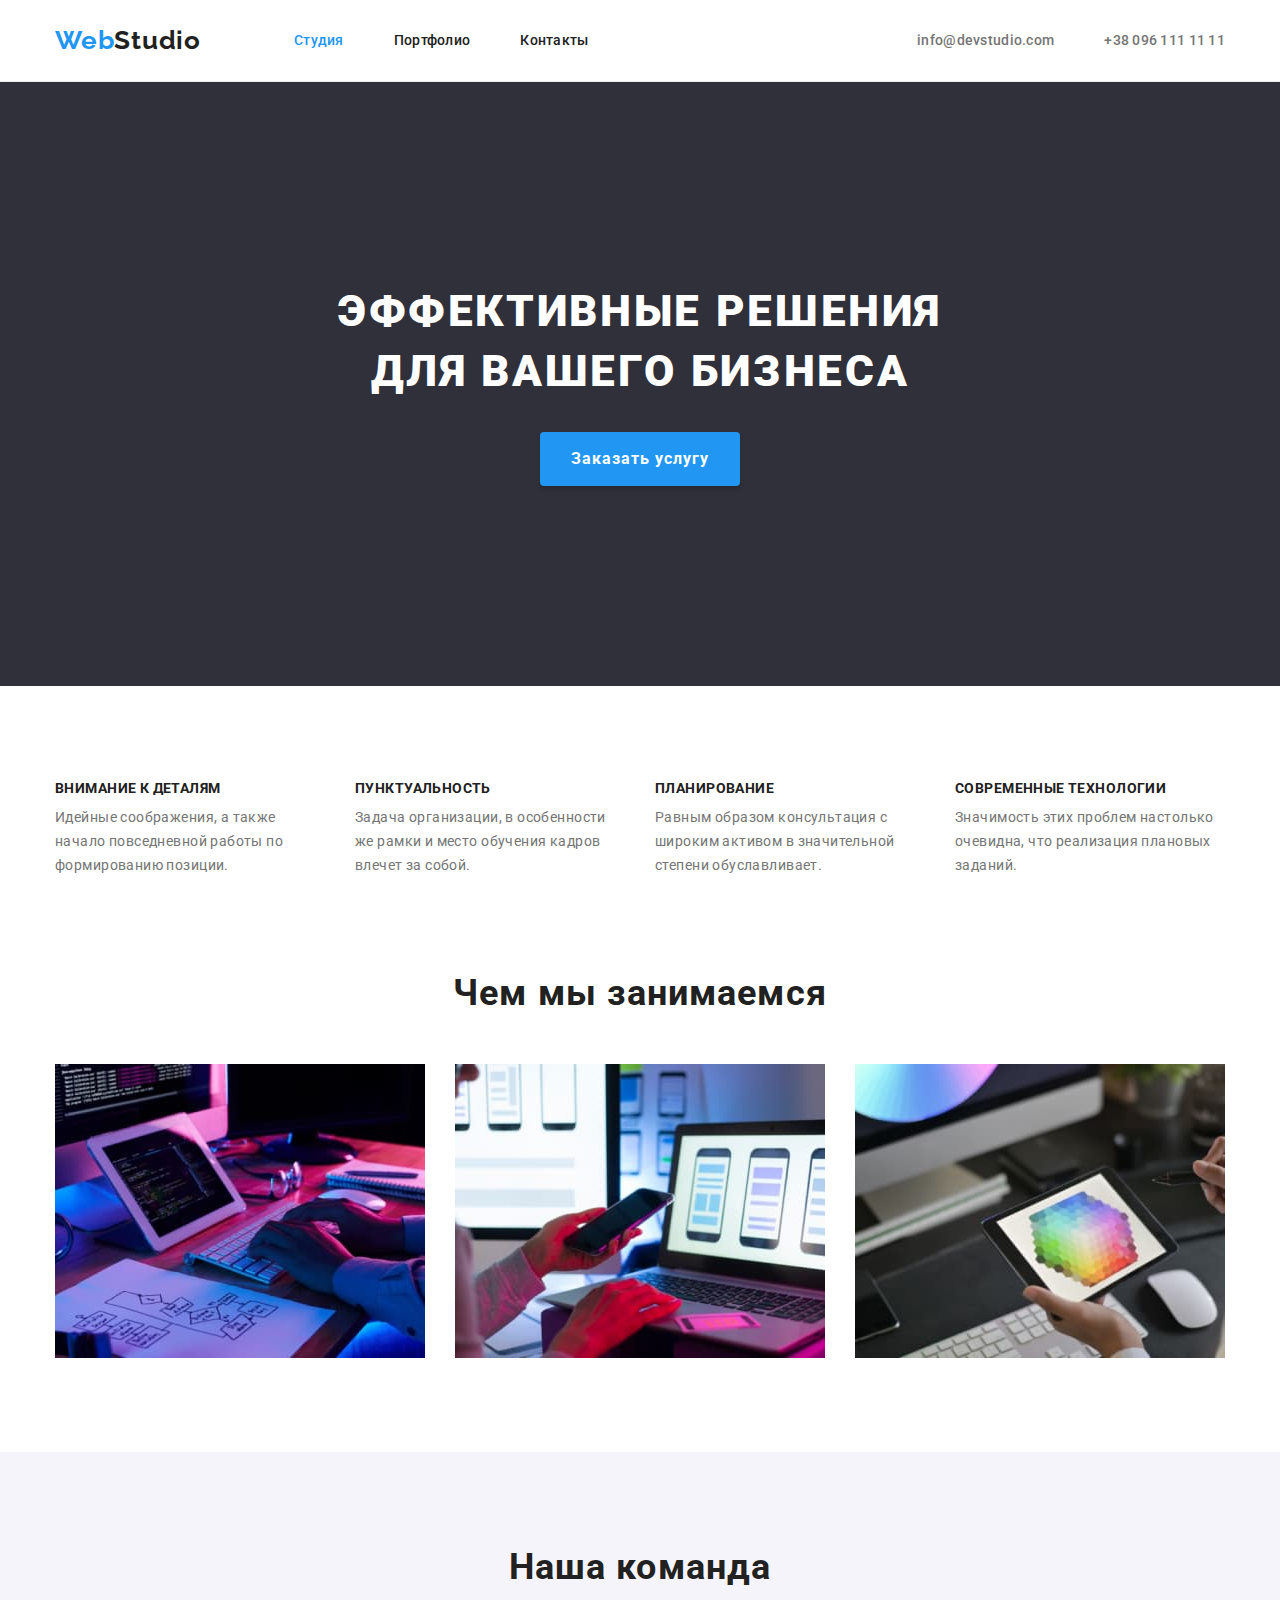
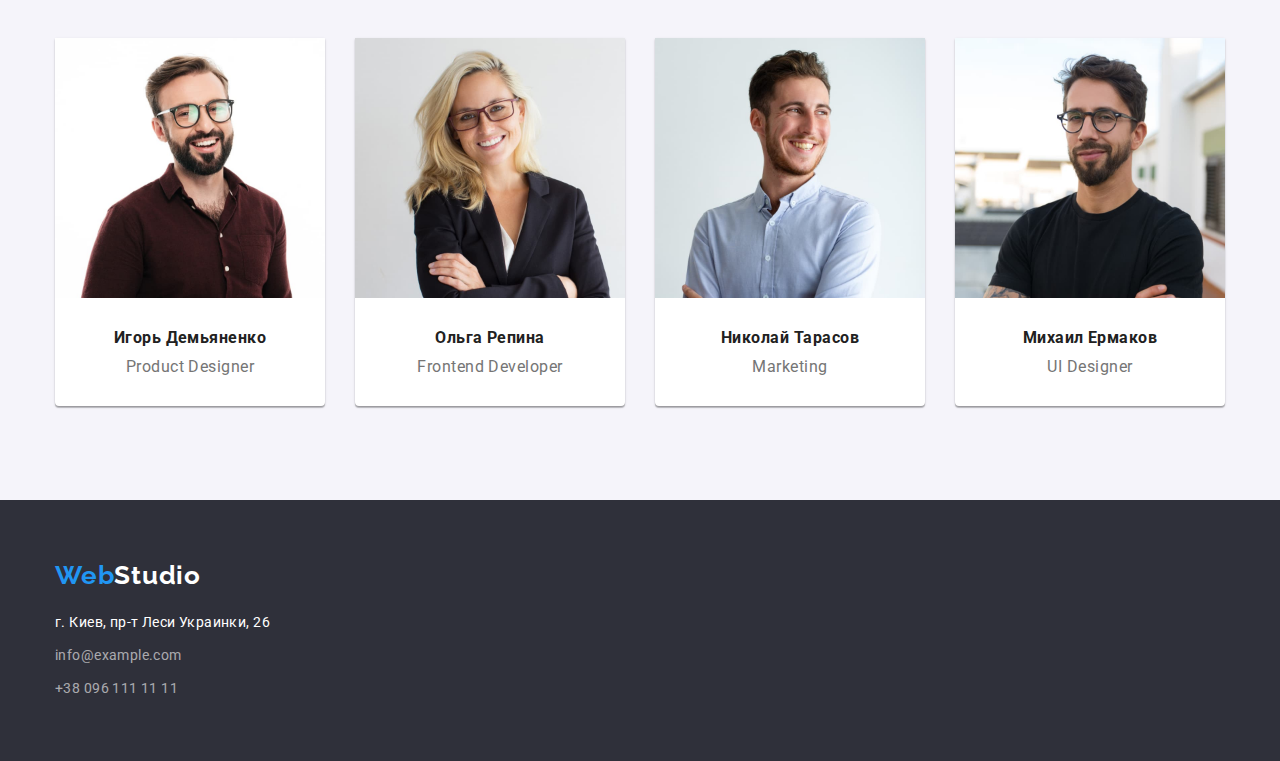
==== commit 2e3354e6: "Правки по ДЗ" ====
--- a/index.html
+++ b/index.html
@@ -41,7 +41,7 @@
     </header>
     <main>
         <!--Шапка-->
-        <section class="section hero">
+        <section class="hero">
             <div class="container">
                 <h1 class="hero-title">Эффективные решения для вашего бизнеса</h1>
                 <button type="button" class="hero-button">Заказать услугу</button>
@@ -72,7 +72,7 @@
             </div>
         </section>
         <!-- Чем мы занимаемся -->
-        <section class="section">
+        <section class="section about-section">
             <div class="container">
                 <h2 class="section-title">Чем мы занимаемся</h2>
                 <ul class="about">
@@ -95,7 +95,7 @@
             </div>
         </section>
         <!-- Наша команда -->
-        <section class="section">
+        <section class="section team-section">
             <div class="container">
                 <h2 class="section-title">Наша команда</h2>
                 <ul class="team">
--- a/css/styles.css
+++ b/css/styles.css
@@ -67,8 +67,6 @@
 
 /* Header */
 .header {
-	margin: 0 auto;
-
 	border-bottom: 1px solid #ececec;
 }
 
@@ -130,7 +128,6 @@
 }
 
 .section {
-	margin: 0 auto;
 	padding-top: 94px;
 	padding-bottom: 94px;
 }
@@ -148,8 +145,7 @@
 
 /* Hero */
 
-.section.hero {
-	margin: 0 auto;
+.hero {
 	padding-top: 200px;
 	padding-bottom: 200px;
 	background-color: #2f303a;
@@ -224,6 +220,10 @@
 
 /* About */
 
+.about-section {
+	padding-top: 0;
+}
+
 .about {
 	display: flex;
 }
@@ -234,7 +234,7 @@
 
 /* Team */
 
-.section:nth-child(4) {
+.team-section {
 	background-color: #f5f4fa;
 }
 
@@ -278,8 +278,6 @@
 /* Footer */
 
 .footer {
-	margin-right: auto;
-	margin-left: auto;
 	padding-top: 60px;
 	padding-bottom: 60px;
 
@@ -289,9 +287,10 @@
 .footer .logo {
 	display: inline-block;
 	margin-bottom: 20px;
-}
-
-.address-item {
+	margin-right: 0;
+}
+
+.address-item:not(:last-child) {
 	margin-bottom: 9px;
 }
 
